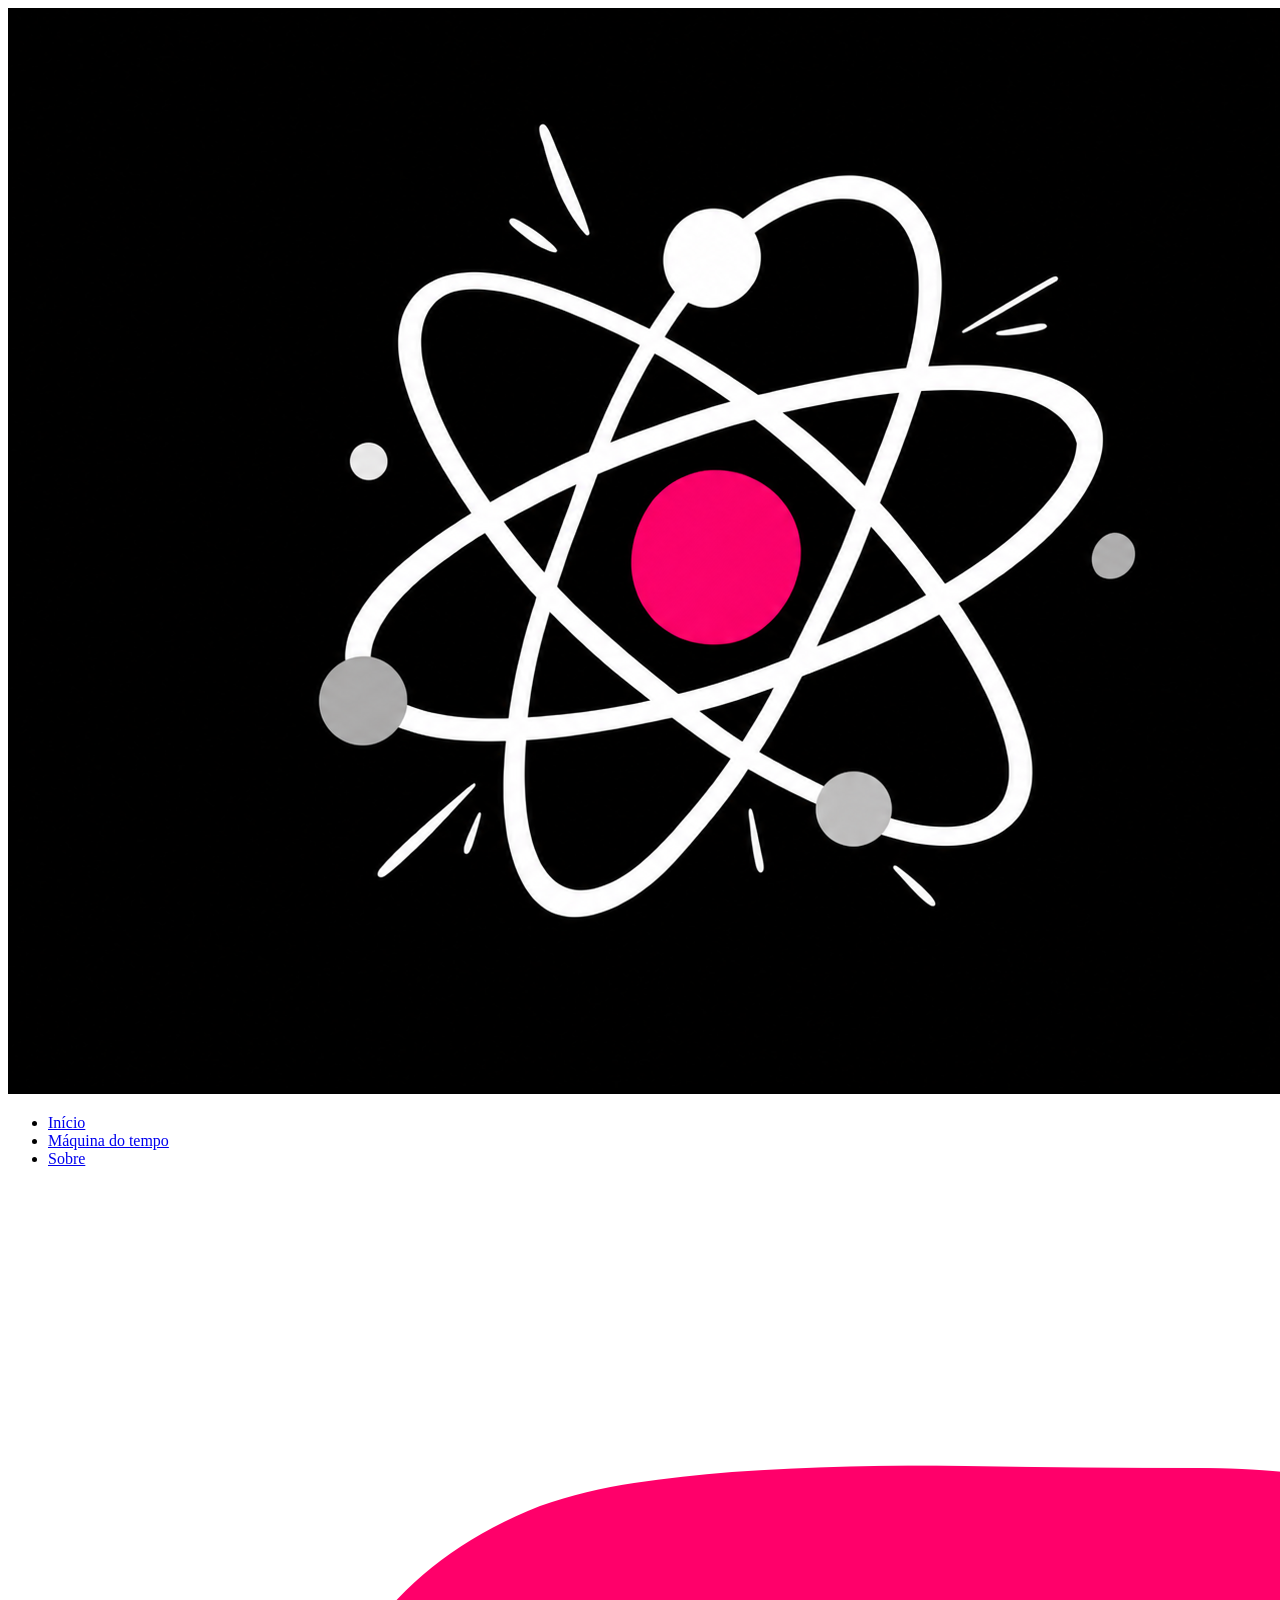
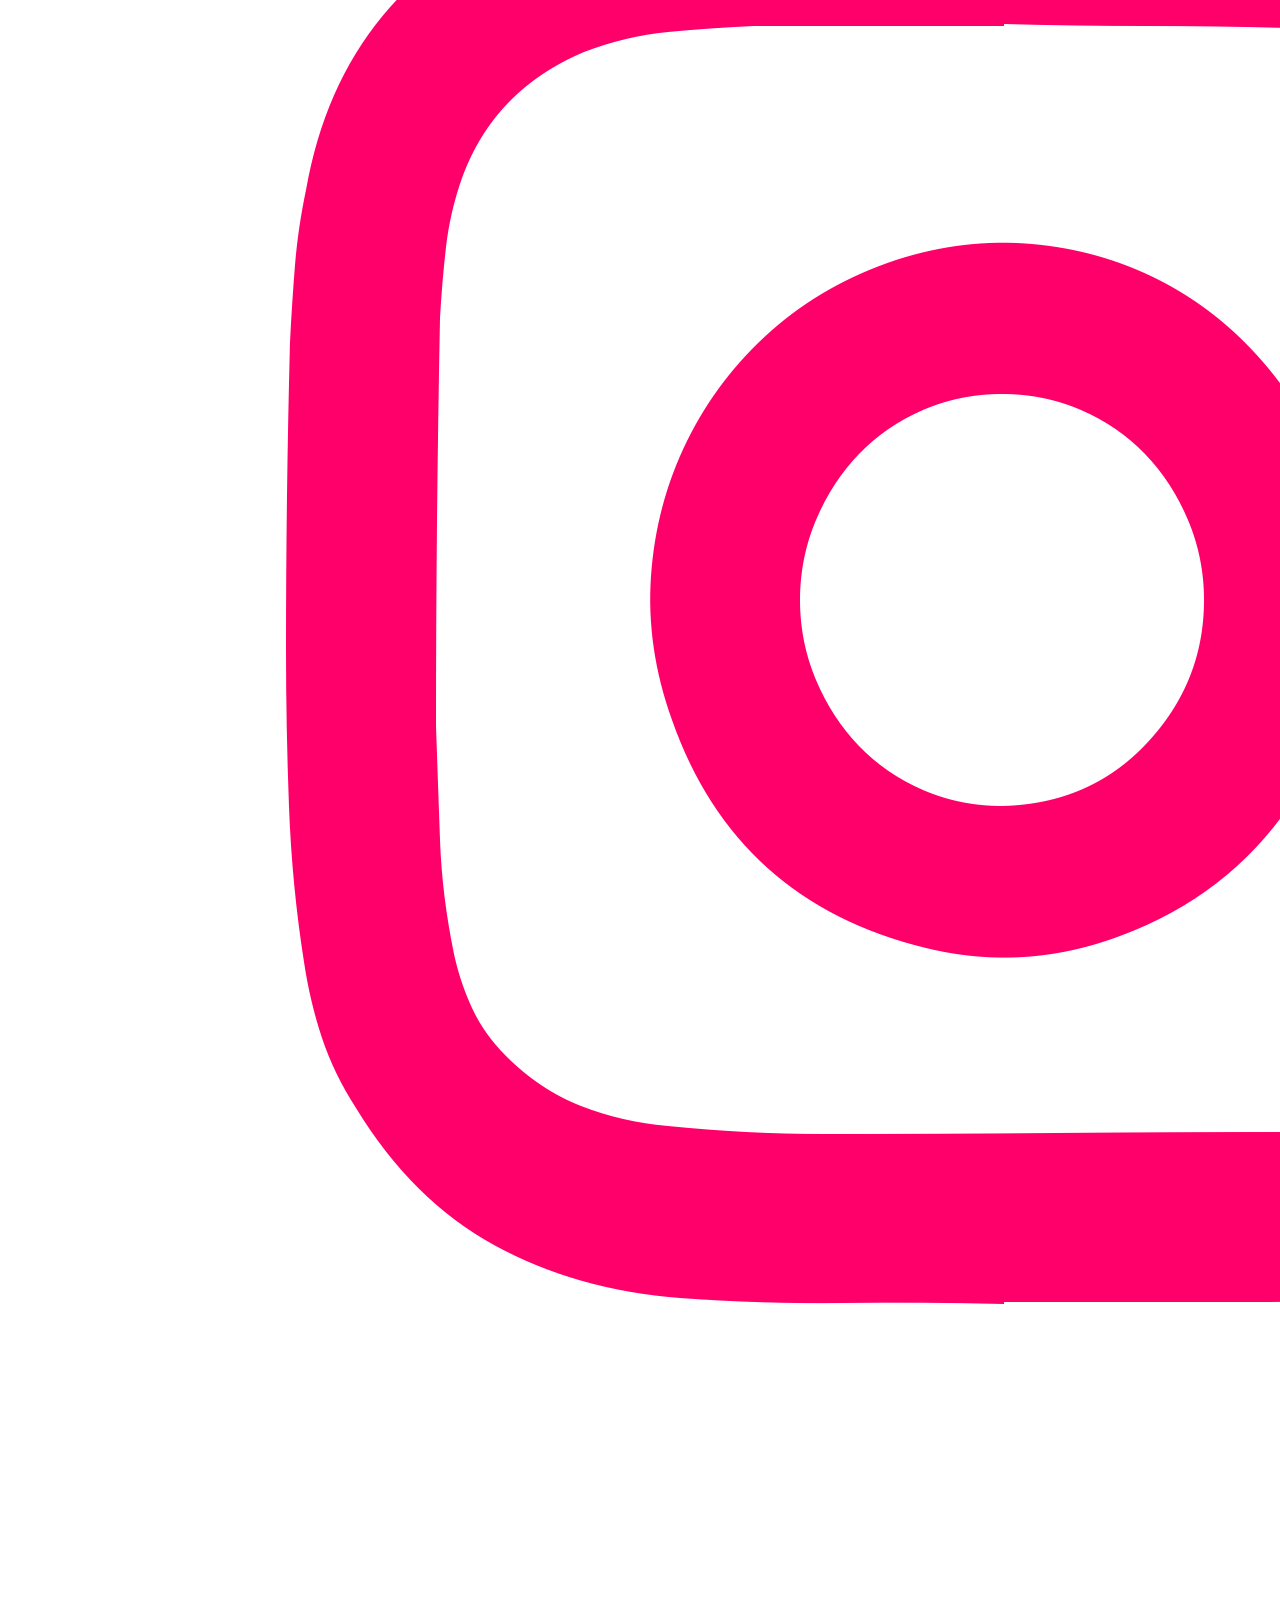
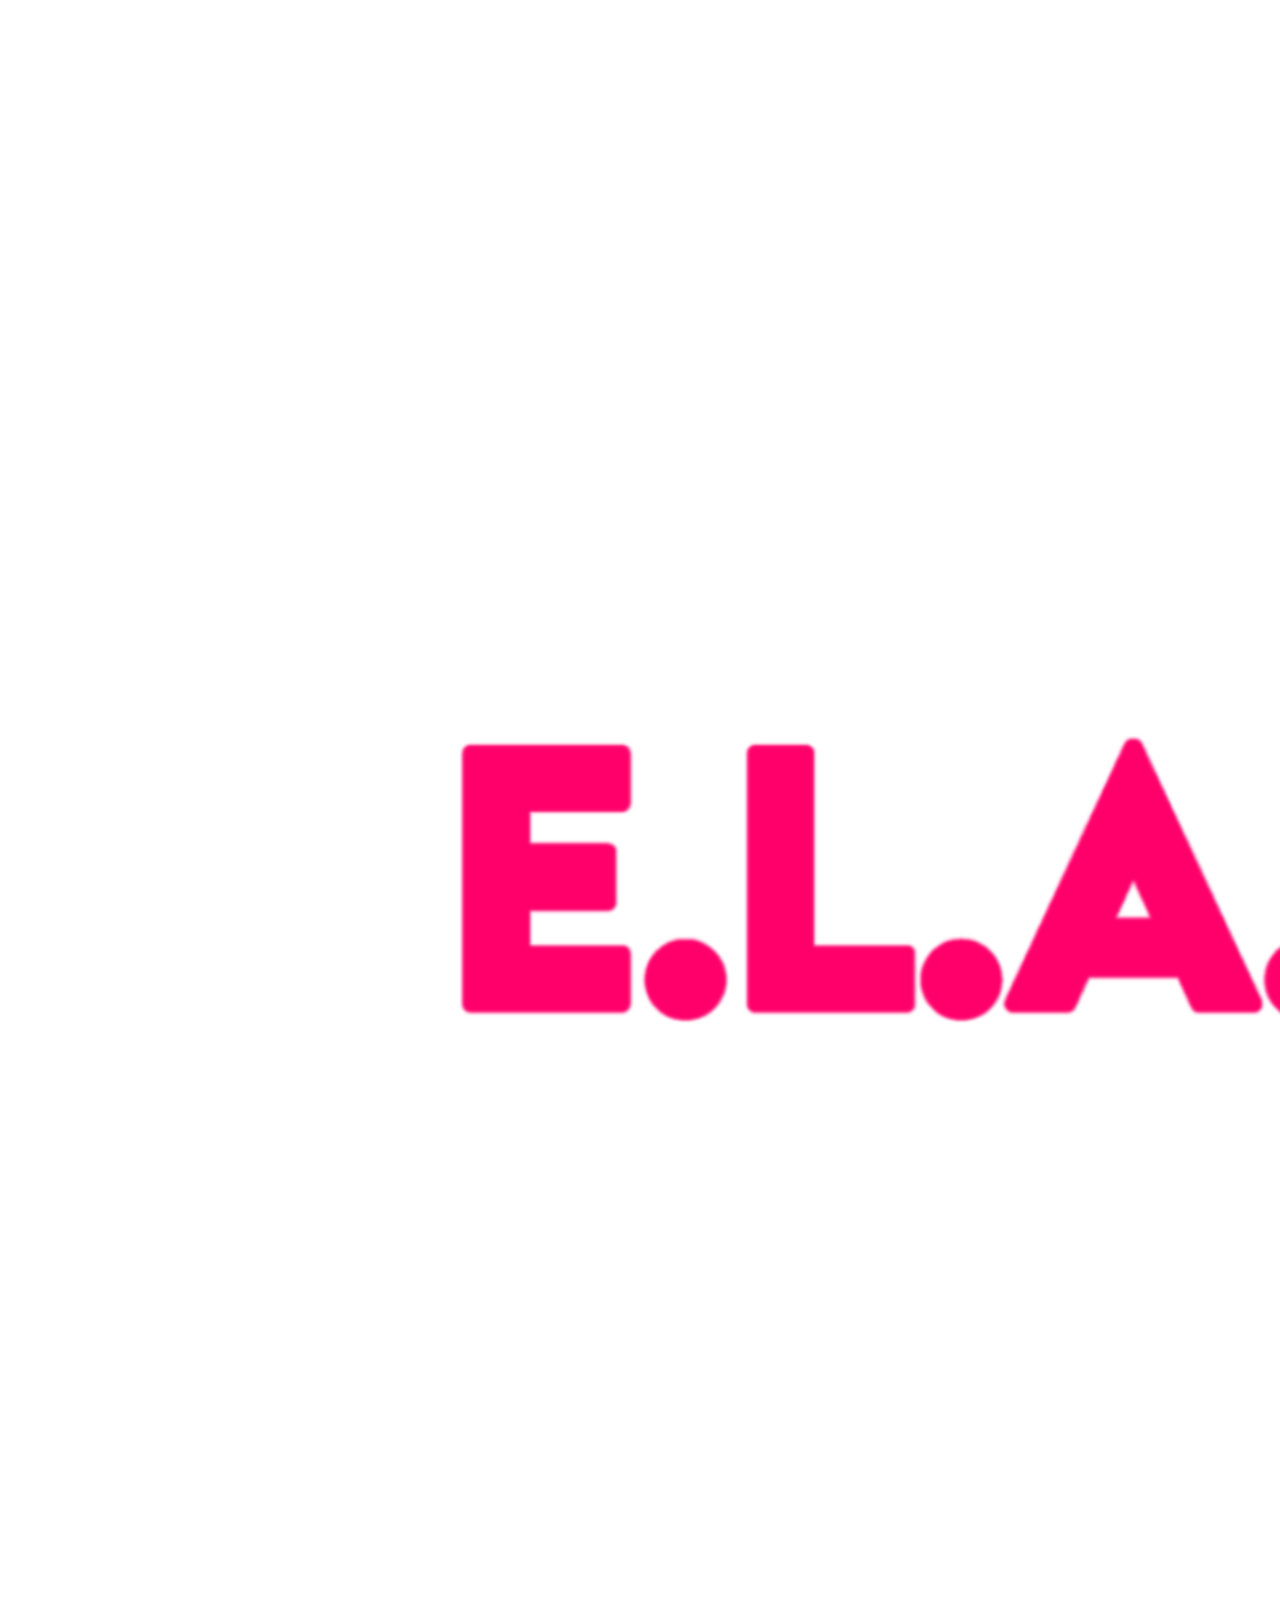
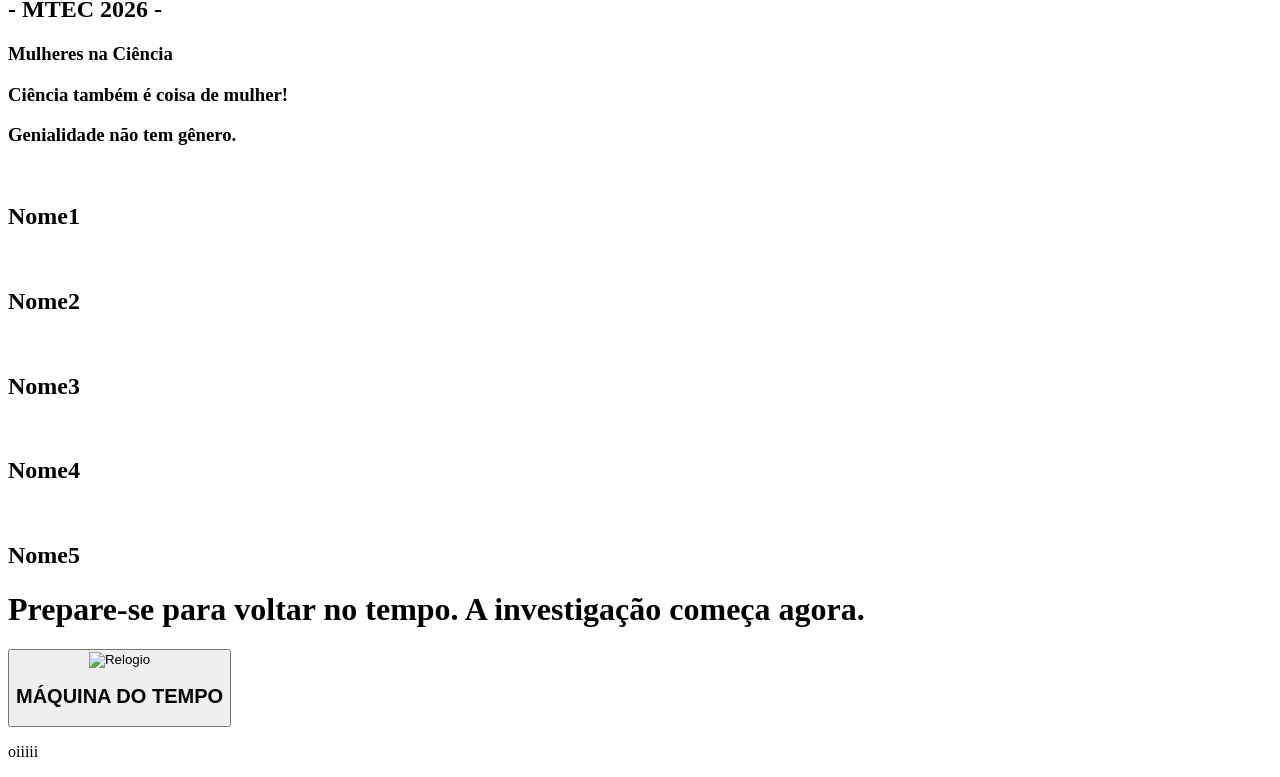
==== index.html @ ac7e5bf4 "adionei um p no fotter do site" ====
<!DOCTYPE html>
<html lang="pt-br">
<head>
    <meta charset="UTF-8">
    <meta name="viewport" content="width=device-width, initial-scale=1.0">
    <title>Arquivo E.L.A.S</title>
</head>
<body>
    <header>
        <div class="logo">
            <img src="Midias/Atomo.PNG" alt="Atomo">
        </div>

        <nav>
            <ul>
                <li><a href="#">Início</a></li>
                <li><a href="#">Máquina do tempo</a></li>
                <li><a href="#">Sobre</a></li>
            </ul>
        </nav>

        <div class="icones">
             <a href="https://www.instagram.com/arquivoe.l.a.s?stkn=MTNpc2JlMHk3cWxpOA==" target="_blank"> 
                <img src="Midias/LogoInstagramRosa.PNG" alt="Instagram">
             </a>
        </div>

    </header>

    <section class="banner">
        <img src="Midias/LogoHorizontalSemIcone.PNG" alt="Arquivo E.L.A.S.">
        <h2>- MTEC 2026 -</h2>
        <h3>Mulheres na Ciência</h3>
        <h3 class="Textopequenodobanner">Ciência também é coisa de mulher!</h3>
        <h3 class="Textopequenodobanner">Genialidade não tem gênero.</h3>
    </section>

    <section class="Mulheres">
        <div>
            <img src="" alt="">
            <h2>Nome1</h2>
        </div>
        <div>
            <img src="" alt="">
            <h2>Nome2</h2>
        </div>
        <div>
            <img src="" alt="">
            <h2>Nome3</h2>
        </div>
        <div>
            <img src="" alt="">
            <h2>Nome4</h2>
        </div>
        <div>
            <img src="" alt="">
            <h2>Nome5</h2>
        </div>
    </section>
    <h1>Prepare-se para voltar no tempo. A investigação começa agora.</h1>
    <section class="Botao">
        <button>
            <img src="" alt="Relogio">
            <h1>MÁQUINA DO TEMPO</h1>
        </button>
    </section>

    <footer><p>oiiiii</p></footer>
    
</body>
</html>
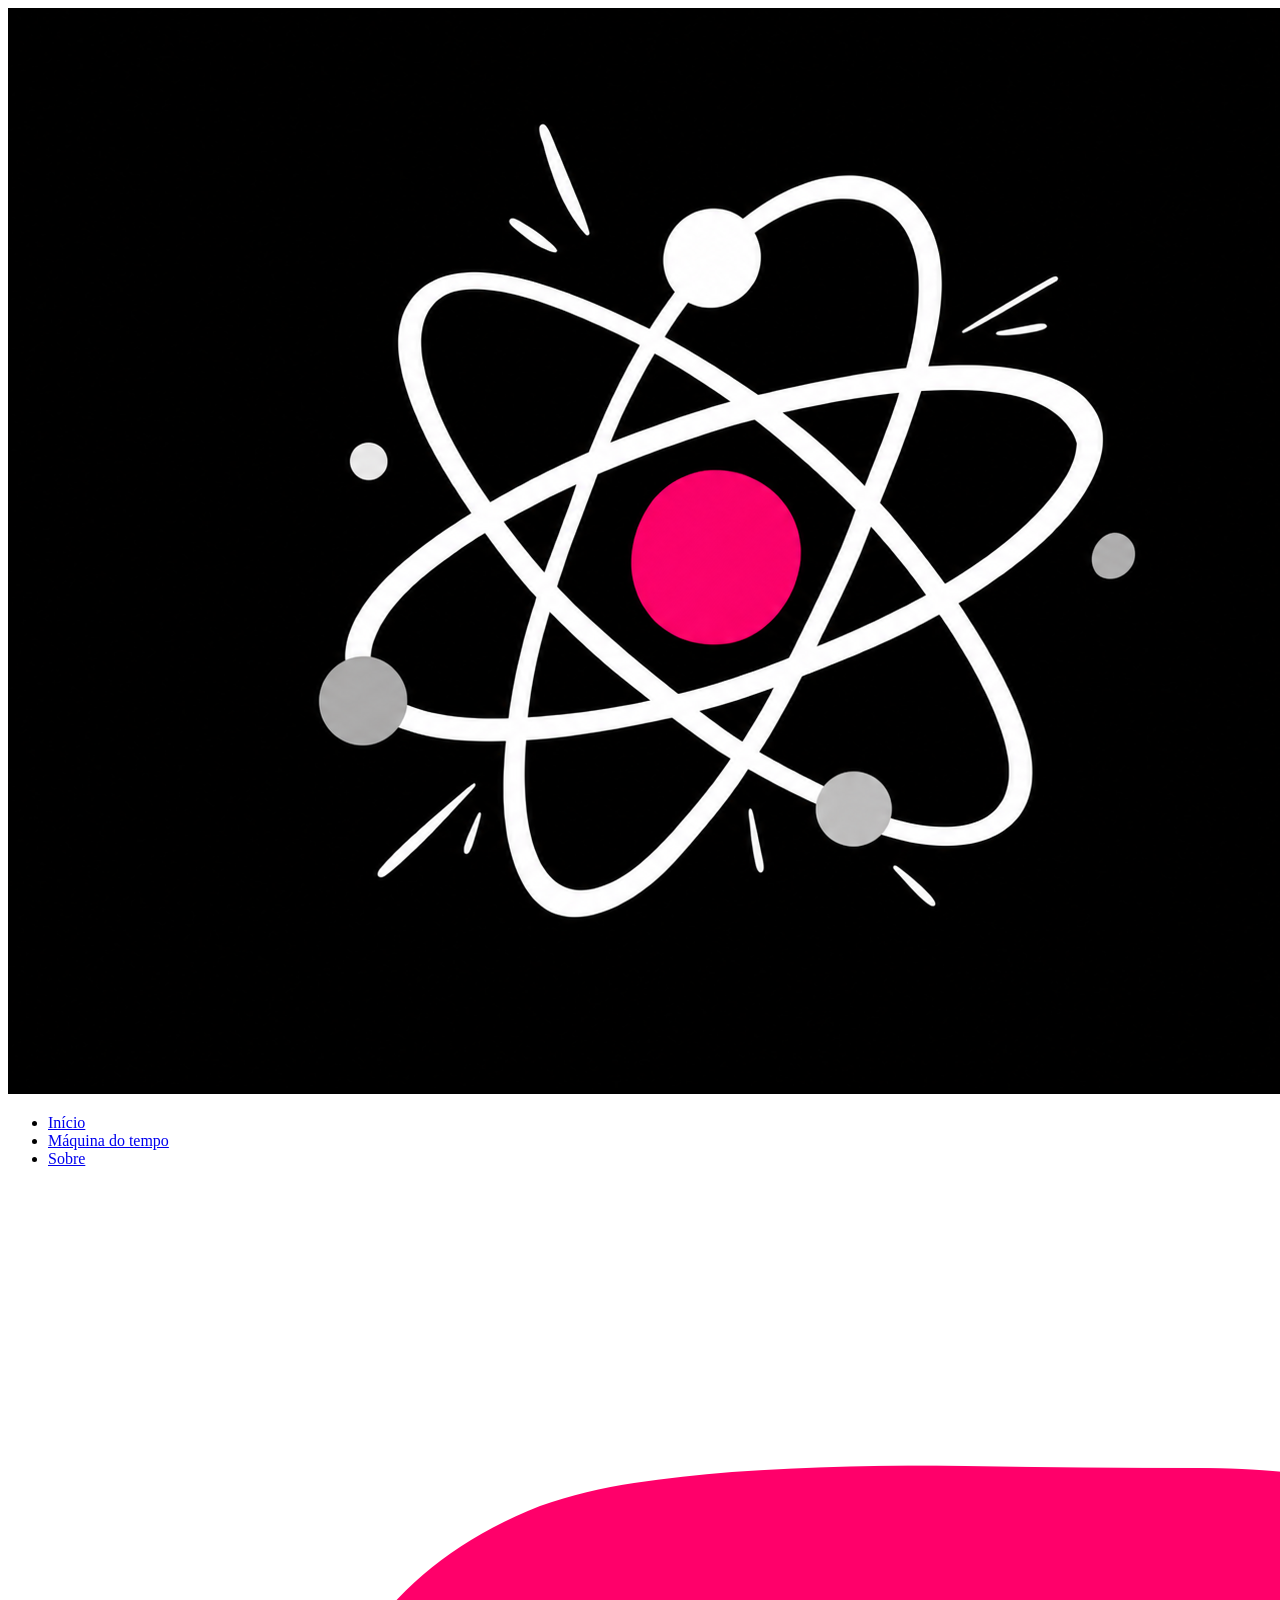
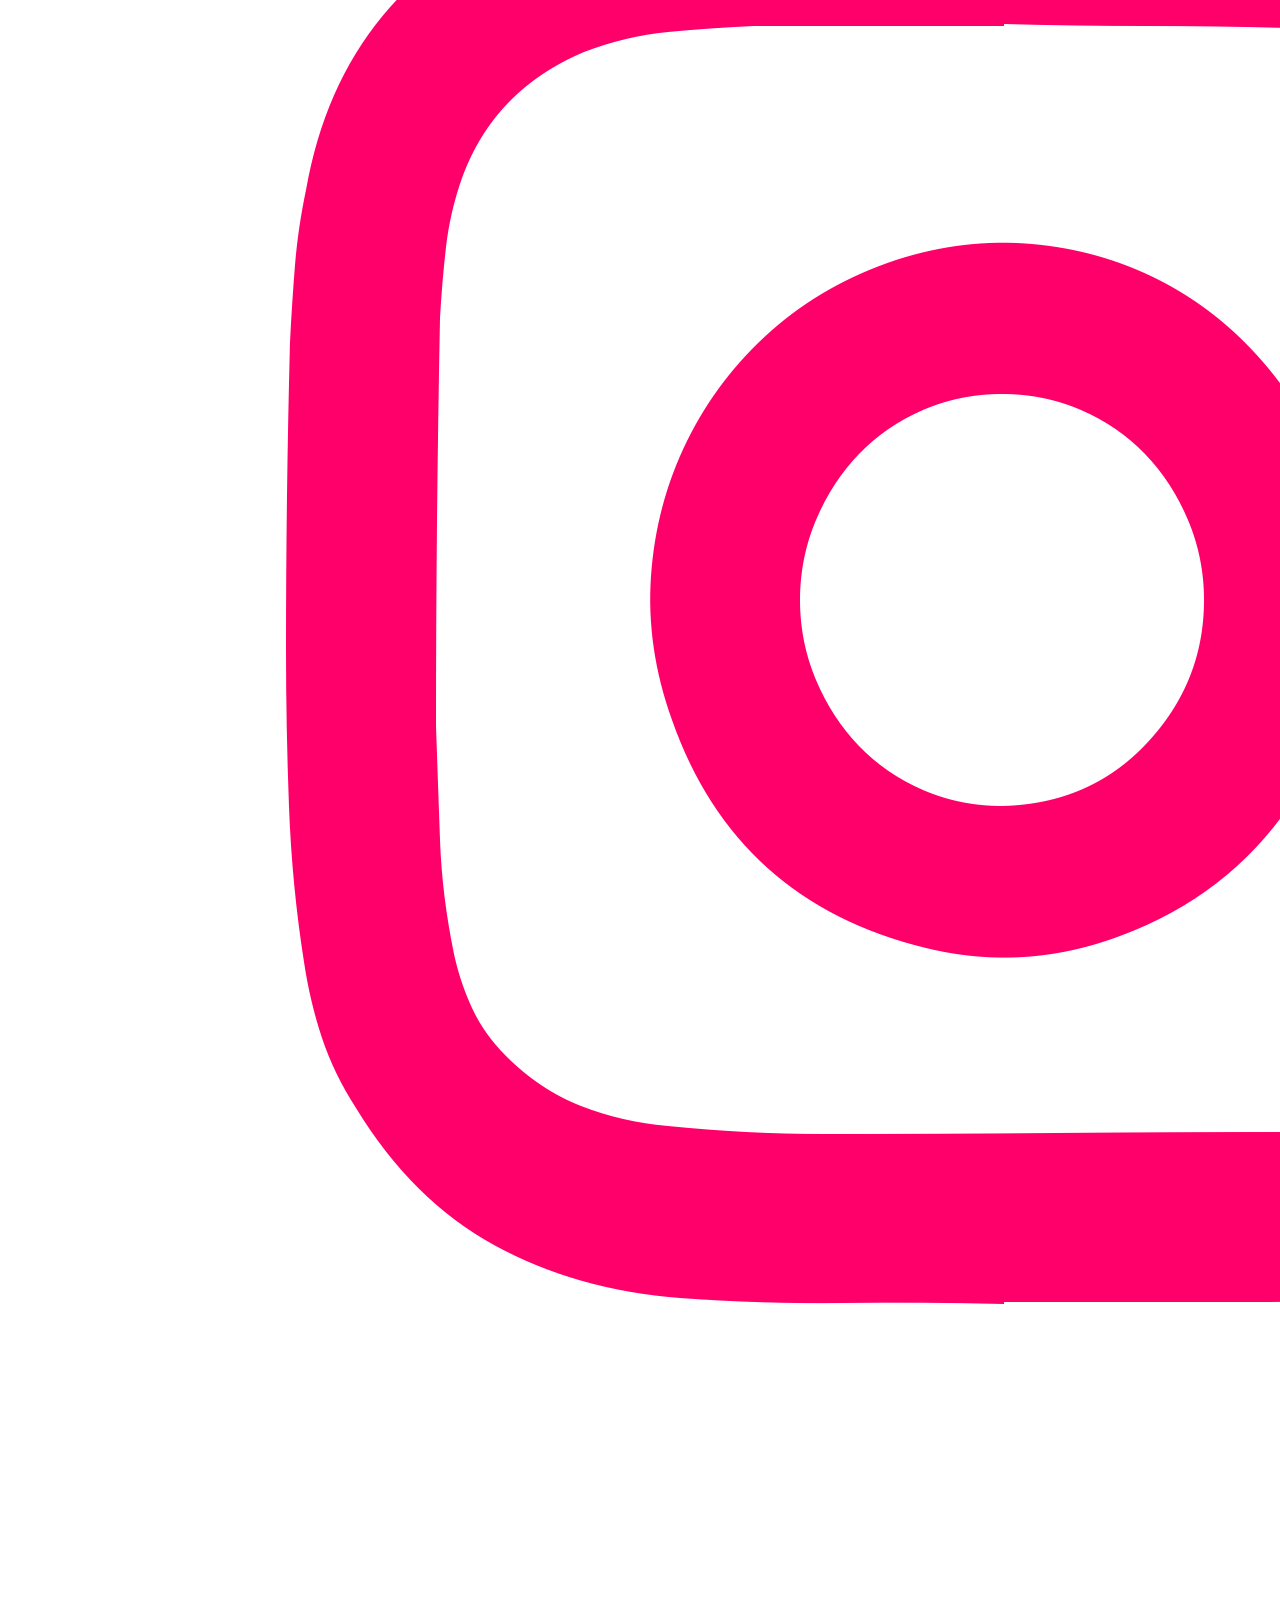
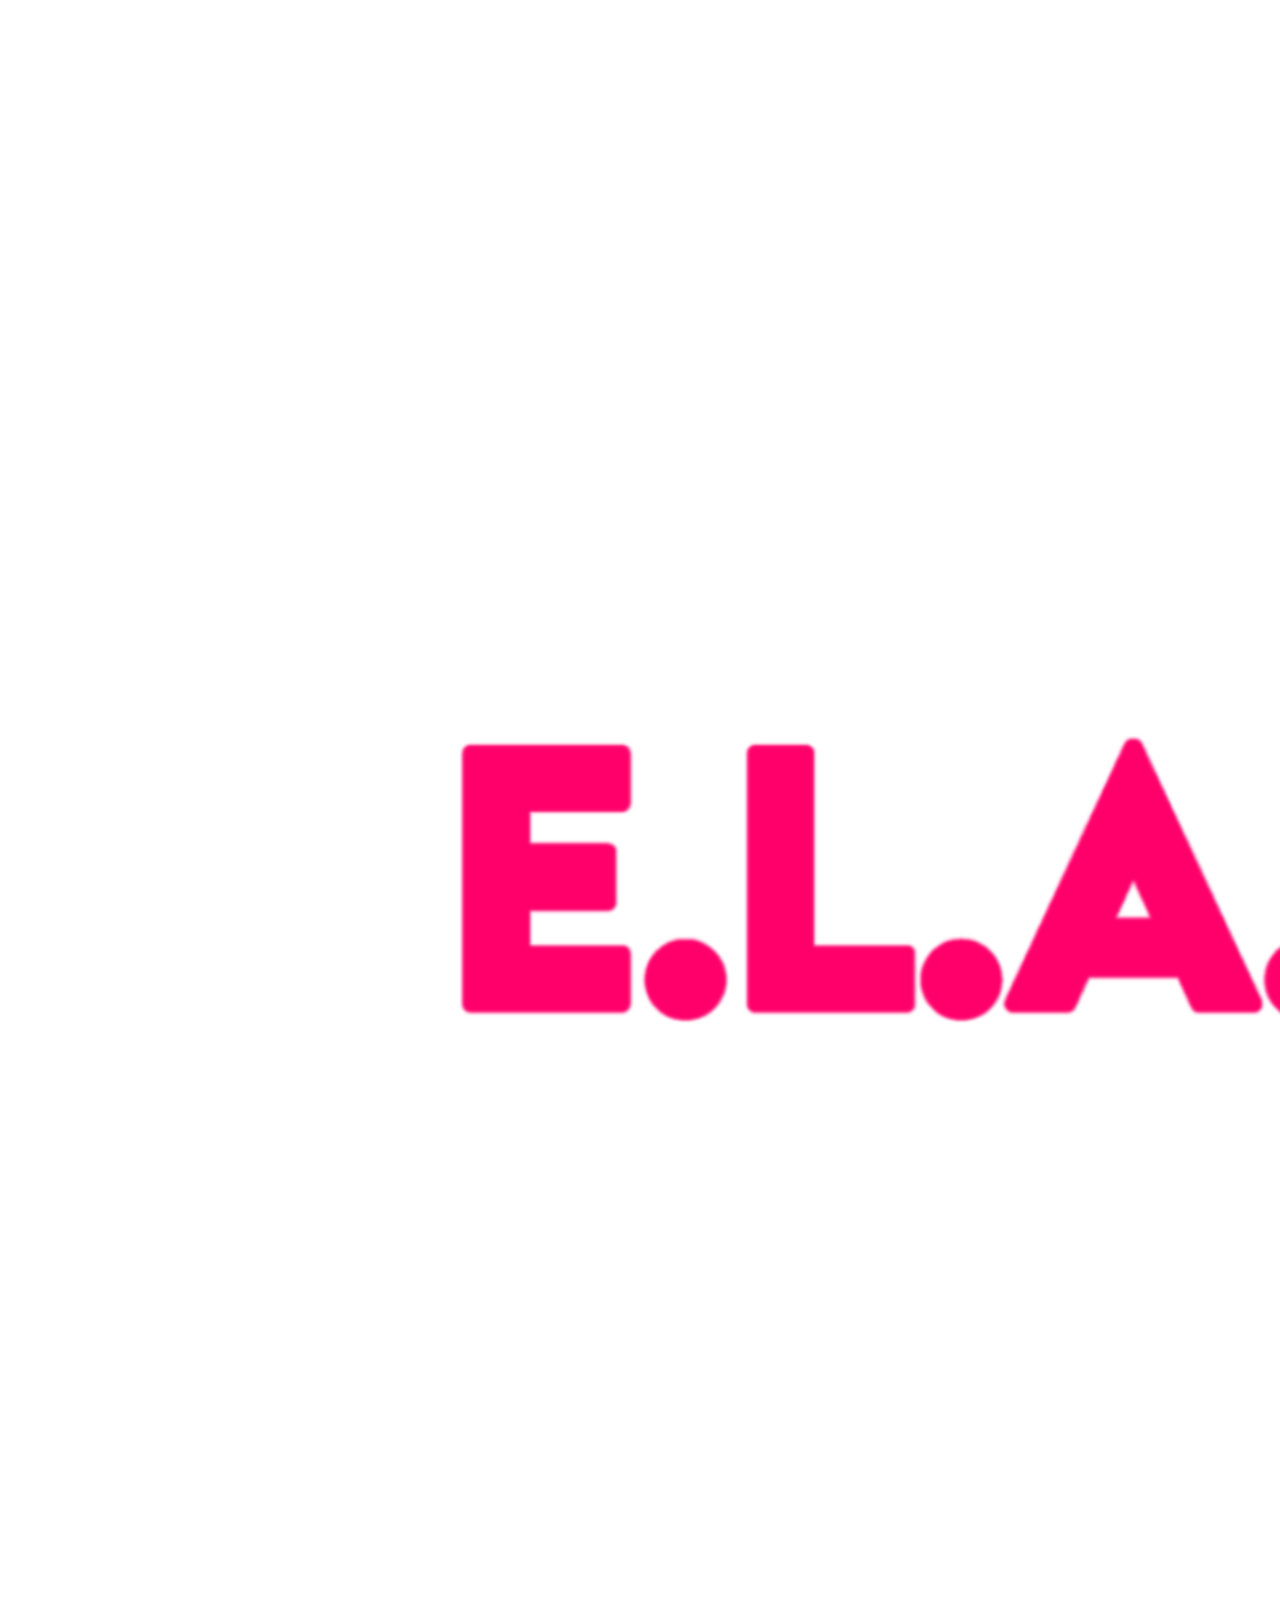
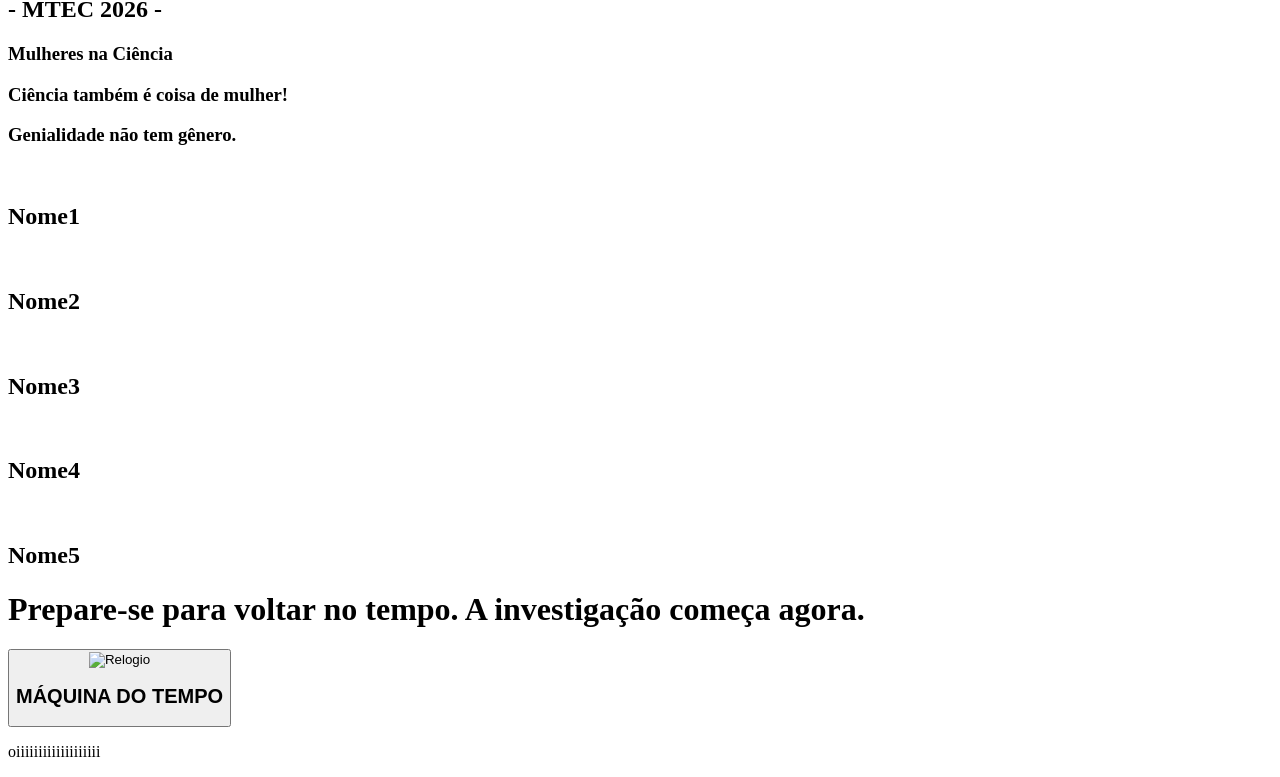
==== commit 7691d49d: "coloquei mais iii no oi" ====
--- a/index.html
+++ b/index.html
@@ -65,7 +65,7 @@
         </button>
     </section>
 
-    <footer><p>oiiiii</p></footer>
+    <footer><p>oiiiiiiiiiiiiiiiiiii</p></footer>
     
 </body>
 </html>
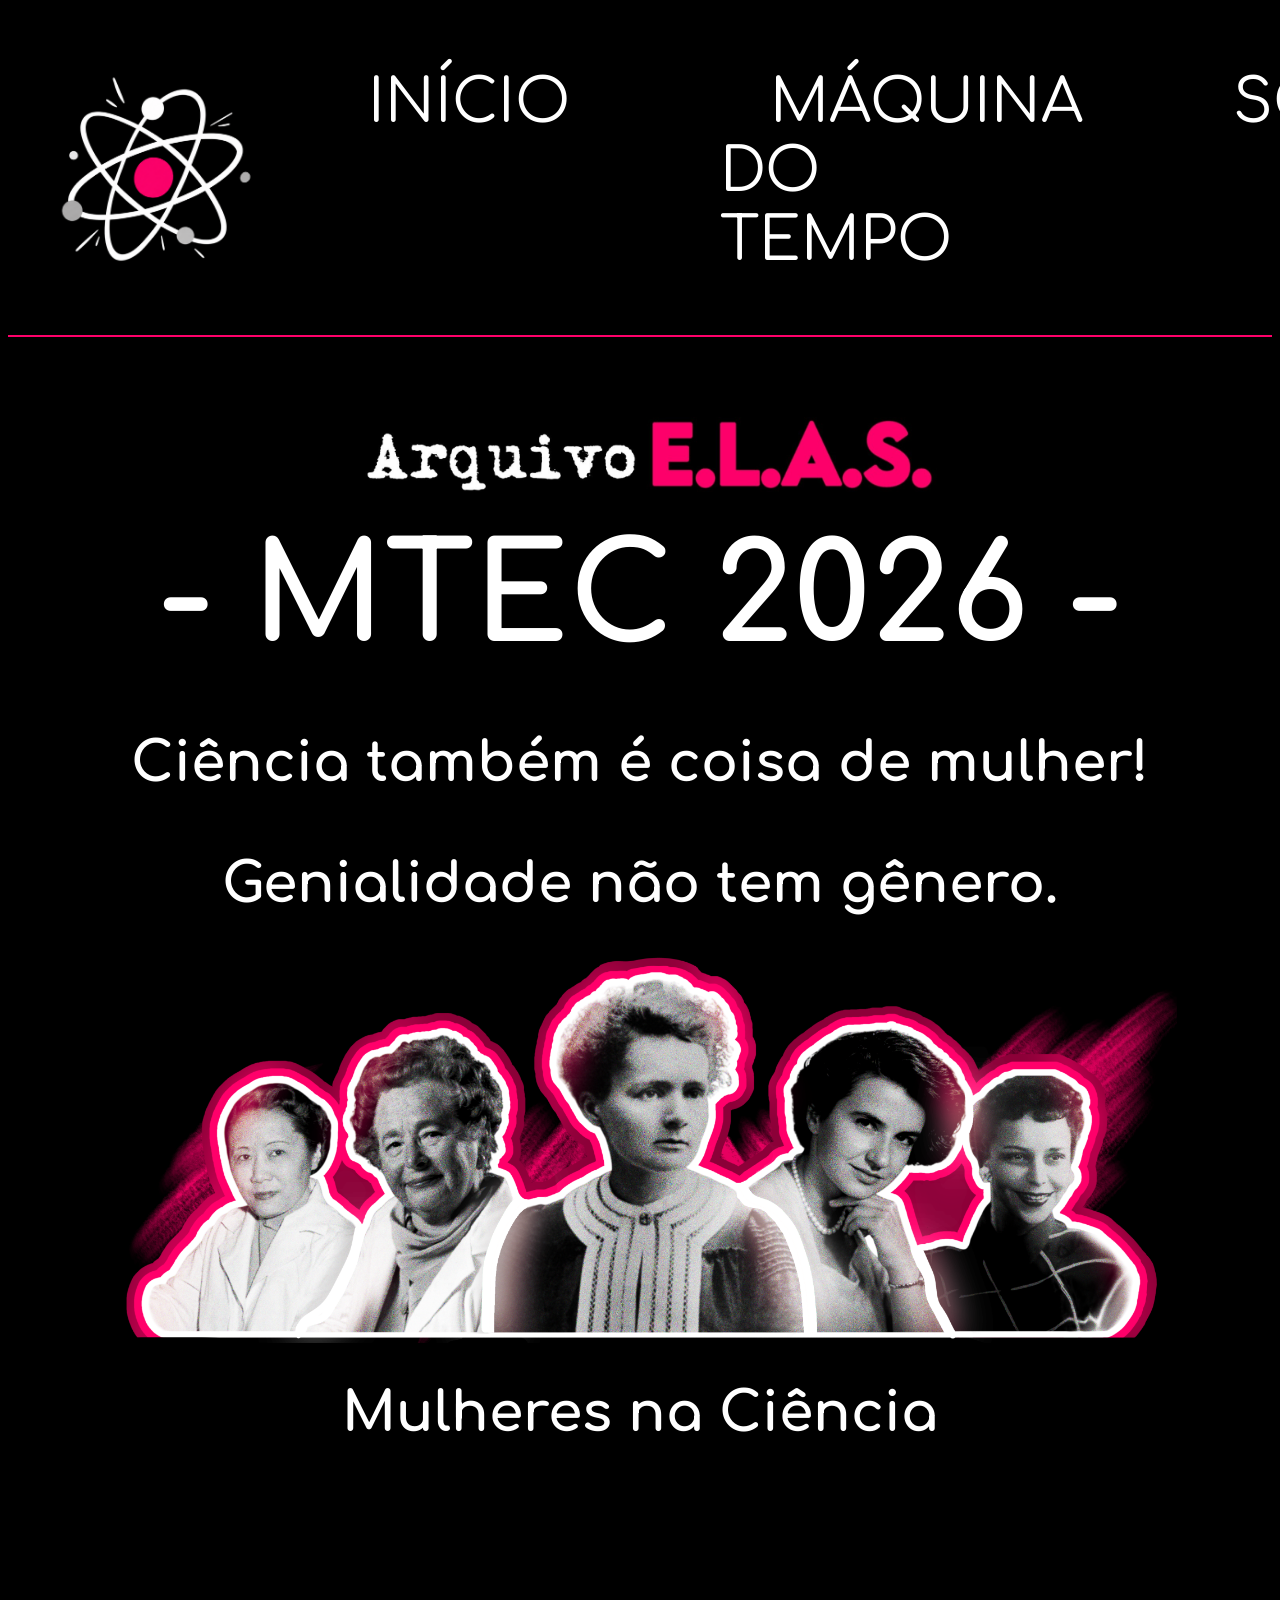
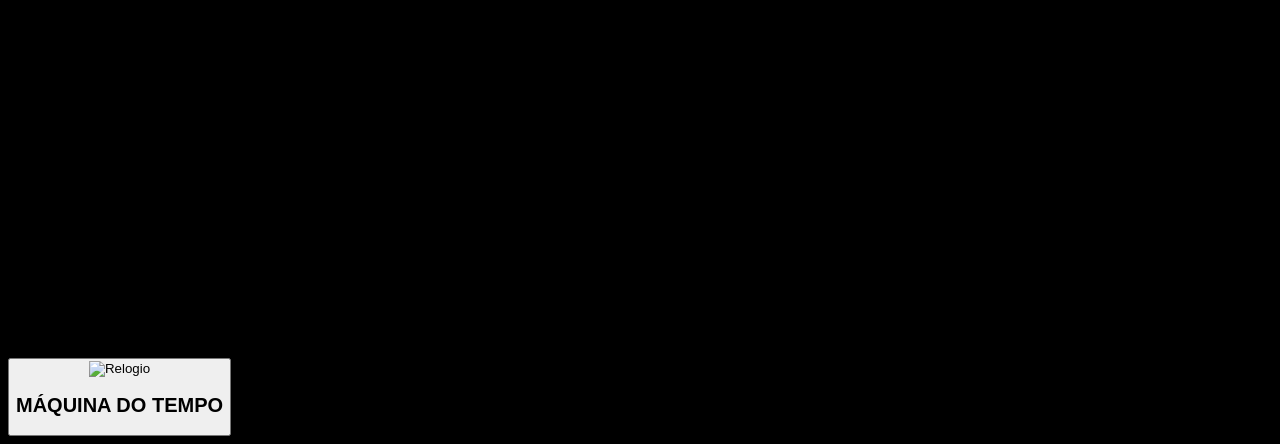
==== commit 35b4224a: "Começei o Css Ta faltando arrumar uns textinhos do lado das foto das mulheres mas dps eu arrumo, dei" ====
--- a/index.html
+++ b/index.html
@@ -4,6 +4,7 @@
     <meta charset="UTF-8">
     <meta name="viewport" content="width=device-width, initial-scale=1.0">
     <title>Arquivo E.L.A.S</title>
+    <link rel="stylesheet" href="style.css">
 </head>
 <body>
     <header>
@@ -12,10 +13,10 @@
         </div>
 
         <nav>
-            <ul>
-                <li><a href="#">Início</a></li>
-                <li><a href="#">Máquina do tempo</a></li>
-                <li><a href="#">Sobre</a></li>
+            <ul class="botoesnav">
+                <li><a href="#">INÍCIO</a></li>
+                <li><a href="#">MÁQUINA DO TEMPO</a></li>
+                <li><a href="#">SOBRE</a></li>
             </ul>
         </nav>
 
@@ -27,12 +28,14 @@
 
     </header>
 
+    
     <section class="banner">
-        <img src="Midias/LogoHorizontalSemIcone.PNG" alt="Arquivo E.L.A.S.">
+        <img id="arqelaslogo" src="Midias/LogoHorizontalTotalSemIcone.jpeg" alt="Arquivo E.L.A.S.">
         <h2>- MTEC 2026 -</h2>
-        <h3>Mulheres na Ciência</h3>
         <h3 class="Textopequenodobanner">Ciência também é coisa de mulher!</h3>
         <h3 class="Textopequenodobanner">Genialidade não tem gênero.</h3>
+        <img id="Mulheres" src="Midias/MulheresDetalhes.PNG" alt="Mulheres">
+        <h3>Mulheres na Ciência</h3>
     </section>
 
     <section class="Mulheres">
@@ -65,7 +68,7 @@
         </button>
     </section>
 
-    <footer><p>oiiiiiiiiiiiiiiiiiii</p></footer>
+    <footer></footer>
     
 </body>
 </html>
--- a/style.css
+++ b/style.css
@@ -0,0 +1,88 @@
+@font-face {
+    font-family: Conforta;
+    src: url(Fontes/Comfortaa-VariableFont_wght.ttf);
+}
+
+body {
+    background-color: black;
+}
+
+header {
+    display: flex;
+    border-bottom: 2px solid #FF006A;
+    justify-content: space-between;
+    align-items: center;
+}
+
+.icones > a > img{
+    width: 200px;
+    height: auto;
+    margin-right: 30px;
+}
+
+.logo > img {
+   width: 200px;
+   padding: 20px;
+   margin-left: 30px;
+    height: auto; 
+}
+
+.botoesnav {
+    display: flex;
+    font-size: 60px;
+    gap: 100px;
+    list-style: none;
+}
+
+.botoesnav > li > a {
+    color: white;
+    text-decoration: none;
+    font-family: Conforta ;
+    padding: 50px;
+}
+
+.botoesnav > li> a:hover{
+    background-color:#FF006A;
+    border-radius: 100px;
+}
+
+
+
+
+
+
+section.banner {
+    display: flex;
+    color: white;
+    font-family: Conforta;
+    justify-content: center;
+    flex-direction: column;
+    align-items: center;
+}
+
+section > h3.Textopequenodobanner {
+    font-size: 90px;
+    justify-content: space-between;
+}
+
+section.banner > h2 {
+    font-size: 135px;
+    margin: 30px ;
+}
+
+section.banner > h3 {
+    font-size: 55px;
+    margin: 30px;
+}
+
+section > img#arqelaslogo {
+    width: 50%;
+    height: auto;
+    padding-top: 80px;
+}
+
+section > img#Mulheres {
+    width: 85%;
+     height: auto;
+     margin: 10px;
+}
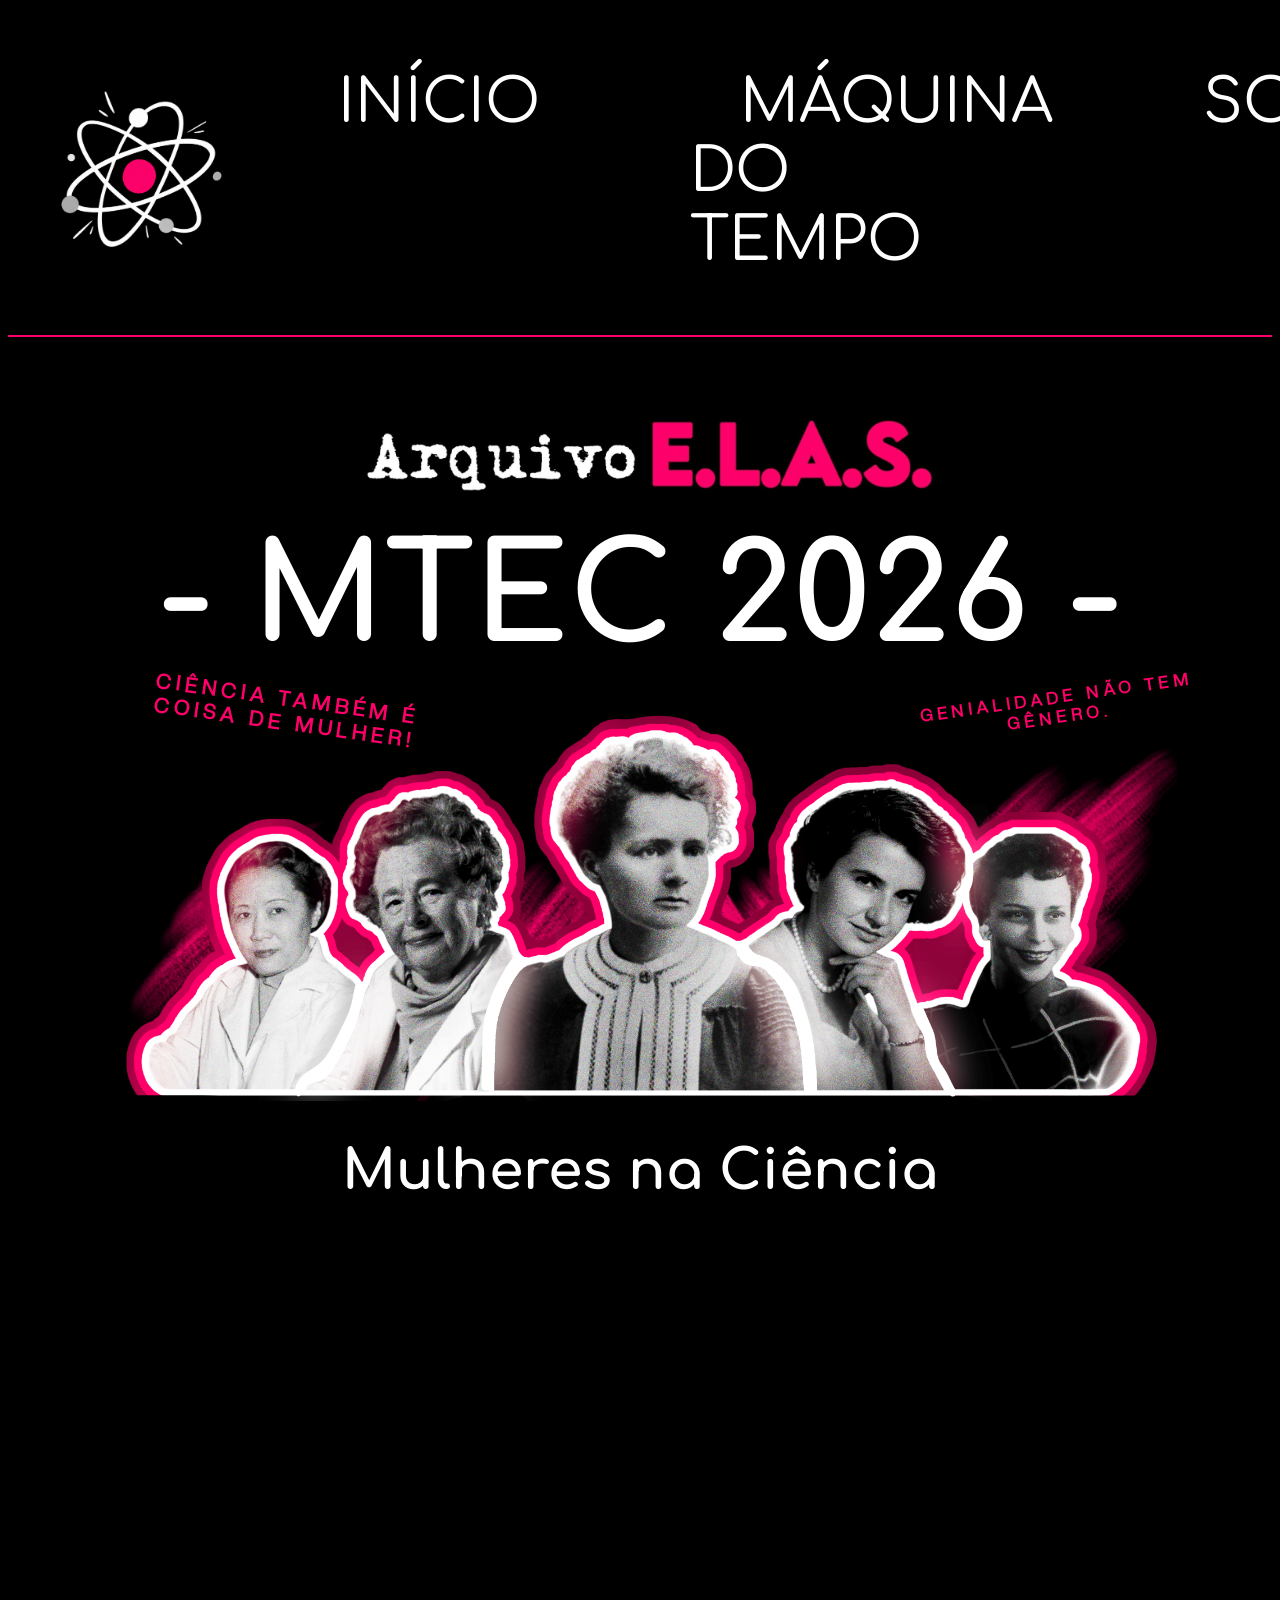
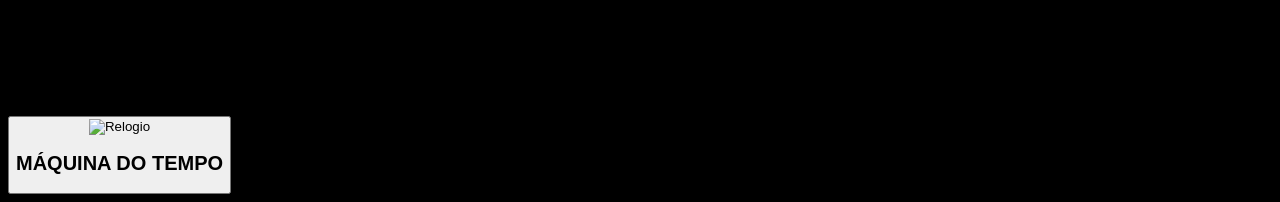
==== commit 7f7993da: "Adicionei os textinho (ficou uma merda Vou mudar mais tarde" ====
--- a/index.html
+++ b/index.html
@@ -32,8 +32,11 @@
     <section class="banner">
         <img id="arqelaslogo" src="Midias/LogoHorizontalTotalSemIcone.jpeg" alt="Arquivo E.L.A.S.">
         <h2>- MTEC 2026 -</h2>
-        <h3 class="Textopequenodobanner">Ciência também é coisa de mulher!</h3>
-        <h3 class="Textopequenodobanner">Genialidade não tem gênero.</h3>
+        <div id="Textopequenodobanner">
+           <h3>CIÊNCIA TAMBÉM É COISA DE MULHER!</h3>
+           <h3>GENIALIDADE NÃO TEM GÊNERO.</h3>    
+        </div>
+
         <img id="Mulheres" src="Midias/MulheresDetalhes.PNG" alt="Mulheres">
         <h3>Mulheres na Ciência</h3>
     </section>
--- a/style.css
+++ b/style.css
@@ -1,6 +1,16 @@
 @font-face {
     font-family: Conforta;
     src: url(Fontes/Comfortaa-VariableFont_wght.ttf);
+}
+
+@font-face {
+    font-family: Lemon Fina ;
+    src: url(Fontes/LEMONMILK-Light.otf);
+}
+
+@font-face {
+    font-family: Creato;
+    src: url(Fontes/CreatoDisplay-Regular.otf);
 }
 
 body {
@@ -21,7 +31,7 @@
 }
 
 .logo > img {
-   width: 200px;
+   width: 170px;
    padding: 20px;
    margin-left: 30px;
     height: auto; 
@@ -51,18 +61,38 @@
 
 
 
+section.banner > div#Textopequenodobanner > h3 {
+    position: absolute;
+    top: 350px;
+    width: 300px;
+    text-align: center;
+    color: #FF006A;
+    margin: 0;
+    font-family: Creato;
+    letter-spacing: 5px;
+}
+
+section.banner > div#Textopequenodobanner > h3:first-child {
+    left: 10vw;
+    transform: rotate(8deg);
+    font-size: clamp(1.6vw, 5vw, 1vw);
+}
+
+section.banner > div#Textopequenodobanner > h3:last-child {
+    right: 5vw;
+    transform: rotate(-8deg);
+    font-size: clamp(1.3vw, 5vw, 1vw);
+}
+
 section.banner {
+    position: relative; 
     display: flex;
     color: white;
     font-family: Conforta;
     justify-content: center;
     flex-direction: column;
     align-items: center;
-}
 
-section > h3.Textopequenodobanner {
-    font-size: 90px;
-    justify-content: space-between;
 }
 
 section.banner > h2 {
@@ -85,4 +115,5 @@
     width: 85%;
      height: auto;
      margin: 10px;
+
 }
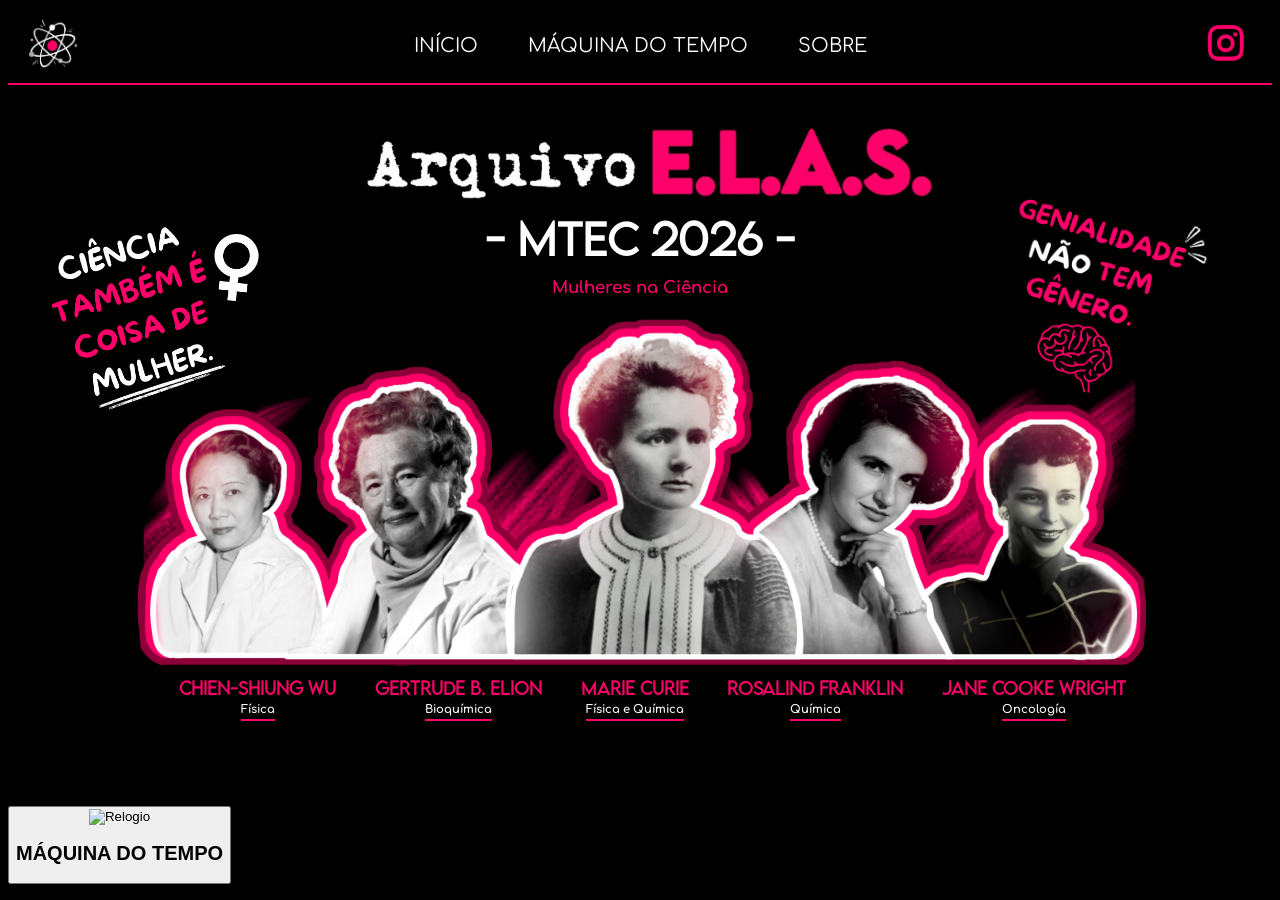
==== commit aa3e5023: "textinhos + redimensionamento arrumados" ====
--- a/index.html
+++ b/index.html
@@ -32,35 +32,38 @@
     <section class="banner">
         <img id="arqelaslogo" src="Midias/LogoHorizontalTotalSemIcone.jpeg" alt="Arquivo E.L.A.S.">
         <h2>- MTEC 2026 -</h2>
-        <div id="Textopequenodobanner">
-           <h3>CIÊNCIA TAMBÉM É COISA DE MULHER!</h3>
-           <h3>GENIALIDADE NÃO TEM GÊNERO.</h3>    
+        <h3>Mulheres na Ciência</h3>
+        <div>
+          <img id="Esquerda" src="Midias/Ciencia.png" alt="Ciência também é coisa de mulher!">
+          <img id="Direita" src="Midias/Genialidade.png" alt="Genialidade não tem gênero.">
         </div>
 
-        <img id="Mulheres" src="Midias/MulheresDetalhes.PNG" alt="Mulheres">
-        <h3>Mulheres na Ciência</h3>
+        <img id="Mulheres" src="Midias/MulheresOFC.PNG" alt="Mulheres">
+    
     </section>
 
     <section class="Mulheres">
         <div>
-            <img src="" alt="">
-            <h2>Nome1</h2>
+            <h2>CHIEN-SHIUNG WU</h2>
+            <h3>Física</h3>
         </div>
         <div>
-            <img src="" alt="">
-            <h2>Nome2</h2>
+            <h2>GERTRUDE B. ELION</h2>
+            <h3>Bioquímica</h3>
         </div>
         <div>
-            <img src="" alt="">
-            <h2>Nome3</h2>
+          
+            <h2>MARIE CURIE</h2>
+            <h3>Física e Química</h3>
         </div>
         <div>
-            <img src="" alt="">
-            <h2>Nome4</h2>
+           
+            <h2>ROSALIND FRANKLIN</h2>
+            <h3>Química</h3>
         </div>
         <div>
-            <img src="" alt="">
-            <h2>Nome5</h2>
+            <h2>JANE COOKE WRIGHT</h2>
+            <h3>Oncología</h3>
         </div>
     </section>
     <h1>Prepare-se para voltar no tempo. A investigação começa agora.</h1>
--- a/style.css
+++ b/style.css
@@ -22,33 +22,36 @@
     border-bottom: 2px solid #FF006A;
     justify-content: space-between;
     align-items: center;
+    padding: 10px 20px;
+    flex-wrap: wrap
 }
 
 .icones > a > img{
-    width: 200px;
+    width: 4vw;
     height: auto;
-    margin-right: 30px;
+   
 }
 
 .logo > img {
-   width: 170px;
-   padding: 20px;
-   margin-left: 30px;
+   width: 4vw;
     height: auto; 
 }
 
 .botoesnav {
     display: flex;
-    font-size: 60px;
-    gap: 100px;
+    font-size: 1.5vw;
+    gap: 30px;
     list-style: none;
+    padding: 0;
+    margin: 0;
 }
 
 .botoesnav > li > a {
     color: white;
     text-decoration: none;
     font-family: Conforta ;
-    padding: 50px;
+    padding: 10px;
+
 }
 
 .botoesnav > li> a:hover{
@@ -61,59 +64,92 @@
 
 
 
-section.banner > div#Textopequenodobanner > h3 {
-    position: absolute;
-    top: 350px;
-    width: 300px;
-    text-align: center;
-    color: #FF006A;
-    margin: 0;
-    font-family: Creato;
-    letter-spacing: 5px;
-}
 
-section.banner > div#Textopequenodobanner > h3:first-child {
-    left: 10vw;
-    transform: rotate(8deg);
-    font-size: clamp(1.6vw, 5vw, 1vw);
-}
 
-section.banner > div#Textopequenodobanner > h3:last-child {
-    right: 5vw;
-    transform: rotate(-8deg);
-    font-size: clamp(1.3vw, 5vw, 1vw);
-}
+
 
 section.banner {
-    position: relative; 
     display: flex;
     color: white;
     font-family: Conforta;
     justify-content: center;
     flex-direction: column;
     align-items: center;
-
+    position: relative;
+    text-align: center;
+   
 }
 
 section.banner > h2 {
-    font-size: 135px;
-    margin: 30px ;
+    font-size: 3.3vw;
+    margin: 10px ;
+    font-family: Lemon fina;
 }
 
 section.banner > h3 {
-    font-size: 55px;
-    margin: 30px;
+    font-size: 1.3vw;
+    color: #FF006A;
+    margin: 1px;
 }
 
 section > img#arqelaslogo {
     width: 50%;
     height: auto;
-    padding-top: 80px;
+    padding-top: 40px;
 }
 
 section > img#Mulheres {
-    width: 85%;
+    width: 80%;
      height: auto;
-     margin: 10px;
+     margin: 20px 10px 10px 10px;
 
 }
+
+section.Mulheres {
+    display: flex;
+    color: #FF006A;
+    justify-content: space-around;
+    align-items: center;
+    margin-left: 12%;
+    margin-right: 10%;
+    font-weight: bold;
+    text-align: center;
+}
+
+section.Mulheres > div > h3 {
+    color: whitesmoke;
+    display: inline-block; 
+    border-bottom: 2px solid #FF006A; 
+    padding-bottom: 3px; 
+    margin-bottom: 5px; 
+    font-size: 0.9vw;
+    margin-top: 0px;
+    font-family: Conforta;
+   
+}
+
+section.Mulheres > div > h2 {
+    margin: 0px;
+    font-size: 1.3vw;
+    font-family: Lemon fina;
+
+}
+
+#Esquerda {
+    position: absolute;
+    top: 40%; 
+    left: 1%; 
+    transform: translateY(-50%); 
+    width: 20vw; 
+    height: auto;
+}
+
+
+#Direita {
+    position: absolute;
+    top: 35%; 
+    right: 4%; 
+    transform: translateY(-50%); 
+    width: 18vw; 
+    height: auto;
+}
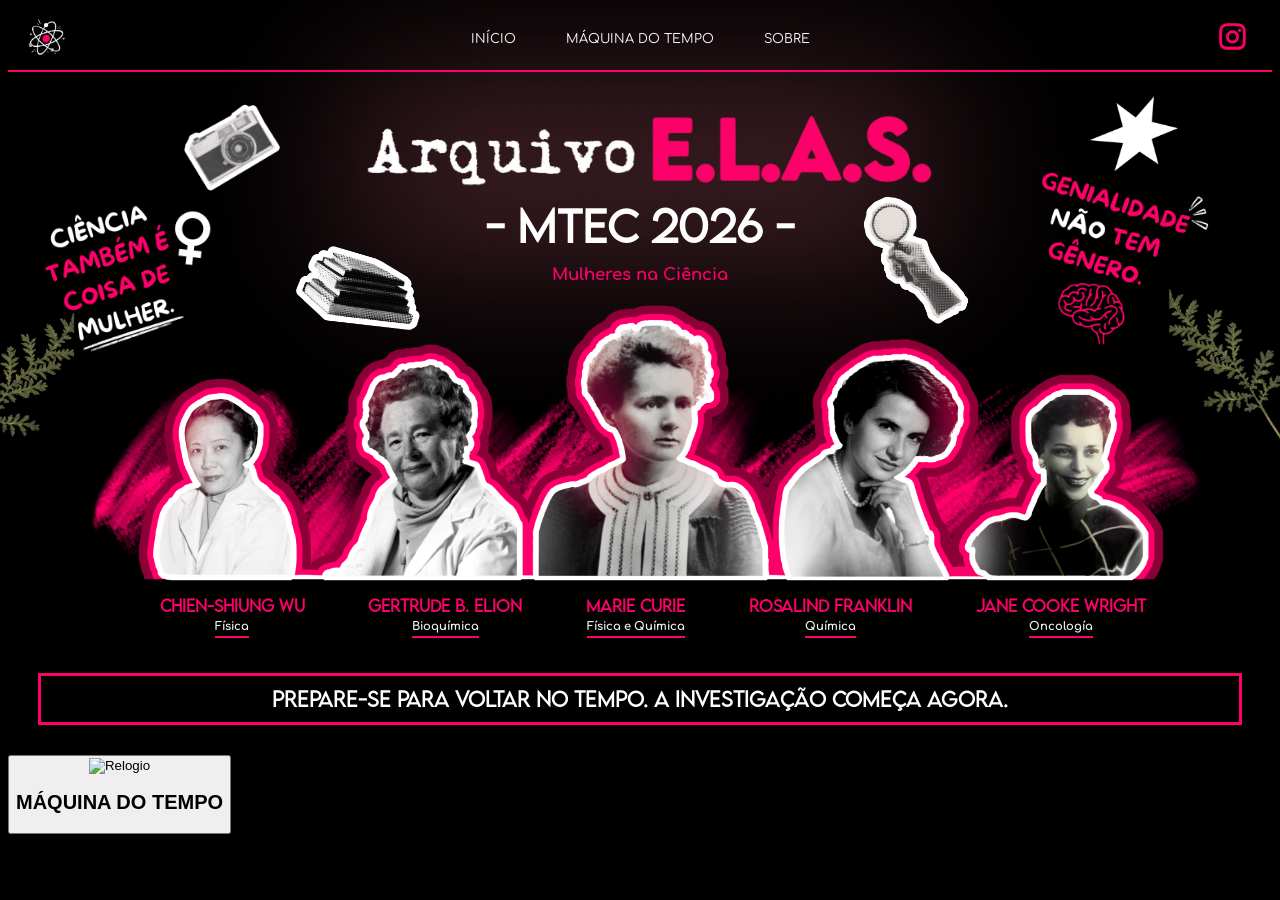
==== commit 3b294859: "Adicionei os enfeites" ====
--- a/index.html
+++ b/index.html
@@ -30,12 +30,20 @@
 
     
     <section class="banner">
-        <img id="arqelaslogo" src="Midias/LogoHorizontalTotalSemIcone.jpeg" alt="Arquivo E.L.A.S.">
+        <img id="arqelaslogo" src="Midias/LogoHorizontalTotalSemIcone.png" alt="Arquivo E.L.A.S.">
         <h2>- MTEC 2026 -</h2>
         <h3>Mulheres na Ciência</h3>
         <div>
           <img id="Esquerda" src="Midias/Ciencia.png" alt="Ciência também é coisa de mulher!">
           <img id="Direita" src="Midias/Genialidade.png" alt="Genialidade não tem gênero.">
+
+          <img class="enfeite" id="Brilho" src="Midias/EsfumaçadoRosa.png" alt="">
+          <img class="enfeite" id="Camera" src="Midias/Camera.png" alt="">
+          <img class="enfeite" id="Livros" src="Midias/Livros.png" alt="">
+          <img class="enfeite" id="Lupa" src="Midias/6.png" alt="">
+          <img class="enfeite" id="Estrela" src="Midias/Estrela.png" alt="">
+          <img class="enfeite" id="PlantaEsq" src="Midias/Planta.png" alt="">
+          <img class="enfeite" id="PlantaDir" src="Midias/Planta.png" alt="">
         </div>
 
         <img id="Mulheres" src="Midias/MulheresOFC.PNG" alt="Mulheres">
@@ -66,7 +74,7 @@
             <h3>Oncología</h3>
         </div>
     </section>
-    <h1>Prepare-se para voltar no tempo. A investigação começa agora.</h1>
+    <h1 id="destaque">Prepare-se para voltar no tempo. A investigação começa agora.</h1>
     <section class="Botao">
         <button>
             <img src="" alt="Relogio">
--- a/style.css
+++ b/style.css
@@ -15,6 +15,7 @@
 
 body {
     background-color: black;
+    overflow-x: hidden; /* evita barra lateral quando uma planta passa da borda */
 }
 
 header {
@@ -27,19 +28,19 @@
 }
 
 .icones > a > img{
-    width: 4vw;
+    width: 3vw;
     height: auto;
    
 }
 
 .logo > img {
-   width: 4vw;
+   width: 3vw;
     height: auto; 
 }
 
 .botoesnav {
     display: flex;
-    font-size: 1.5vw;
+    font-size: 1vw;
     gap: 30px;
     list-style: none;
     padding: 0;
@@ -99,7 +100,7 @@
 }
 
 section > img#Mulheres {
-    width: 80%;
+    width: 90%;
      height: auto;
      margin: 20px 10px 10px 10px;
 
@@ -108,12 +109,13 @@
 section.Mulheres {
     display: flex;
     color: #FF006A;
-    justify-content: space-around;
+    justify-content: space-between;
     align-items: center;
     margin-left: 12%;
     margin-right: 10%;
     font-weight: bold;
     text-align: center;
+
 }
 
 section.Mulheres > div > h3 {
@@ -130,7 +132,7 @@
 
 section.Mulheres > div > h2 {
     margin: 0px;
-    font-size: 1.3vw;
+    font-size: 1.2vw;
     font-family: Lemon fina;
 
 }
@@ -140,7 +142,7 @@
     top: 40%; 
     left: 1%; 
     transform: translateY(-50%); 
-    width: 20vw; 
+    width: 16vw; 
     height: auto;
 }
 
@@ -150,6 +152,30 @@
     top: 35%; 
     right: 4%; 
     transform: translateY(-50%); 
-    width: 18vw; 
+    width: 16vw; 
     height: auto;
-}+}
+
+#destaque {
+    text-align: center;
+    color: white;
+    font-family: Lemon fina;
+    font-size: 1.5vw;
+    margin: 30px;
+    border: solid #FF006A 3px;
+    padding: 10px;
+}
+
+.enfeite {
+    position: absolute;
+    height: auto;
+    pointer-events: none;
+}
+
+#Brilho    { width: 75vw; top: -67%; left: 50%; transform: translateX(-50%); z-index: -1; } 
+#Camera    { width: 8vw;  top: 4.5%;  left: 13.7%; }
+#Livros    { width: 10vw; top: 29%;   left: 22.6%; }
+#Lupa      { width: 10vw; top: 23.7%; left: 66.5%; }
+#Estrela   { width: 7vw;  top: 3.5%;  left: 85.5%; }
+#PlantaEsq { width: 14vw; top: 43.5%; left: -6.4%; }
+#PlantaDir { width: 14vw; top: 39%;   right: -3.5%; transform: scaleX(-1); } 
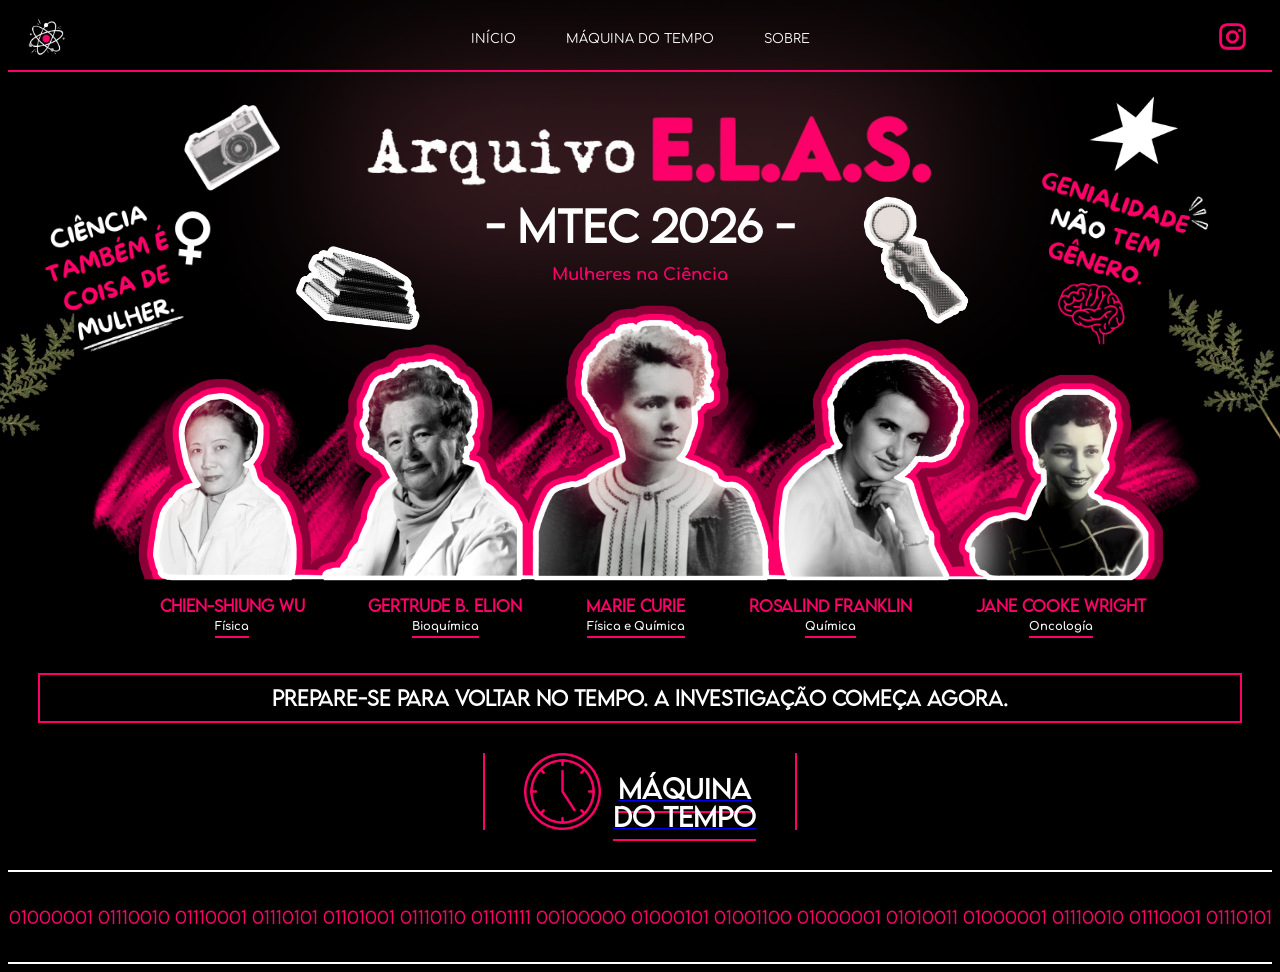
==== commit 697eb7e1: "Terminei o visual da pag1" ====
--- a/index.html
+++ b/index.html
@@ -37,6 +37,7 @@
           <img id="Esquerda" src="Midias/Ciencia.png" alt="Ciência também é coisa de mulher!">
           <img id="Direita" src="Midias/Genialidade.png" alt="Genialidade não tem gênero.">
 
+          <!-- Enfeites flutuantes (alt vazio = imagem só decorativa) -->
           <img class="enfeite" id="Brilho" src="Midias/EsfumaçadoRosa.png" alt="">
           <img class="enfeite" id="Camera" src="Midias/Camera.png" alt="">
           <img class="enfeite" id="Livros" src="Midias/Livros.png" alt="">
@@ -77,12 +78,15 @@
     <h1 id="destaque">Prepare-se para voltar no tempo. A investigação começa agora.</h1>
     <section class="Botao">
         <button>
-            <img src="" alt="Relogio">
-            <h1>MÁQUINA DO TEMPO</h1>
+            <img src="Midias/Relogio.png" alt="Relogio">
+    
+           <a href="Maq.html"><span>MÁQUINA<br>DO TEMPO</span></a>
         </button>
     </section>
 
-    <footer></footer>
+    <footer id="binario">
+        <p>01000001 01110010 01110001 01110101 01101001 01110110 01101111 00100000 01000101 01001100 01000001 01010011 01000001 01110010 01110001 01110101 </p>
+    </footer>
     
 </body>
 </html>
--- a/style.css
+++ b/style.css
@@ -162,7 +162,7 @@
     font-family: Lemon fina;
     font-size: 1.5vw;
     margin: 30px;
-    border: solid #FF006A 3px;
+    border: solid #FF006A 2px;
     padding: 10px;
 }
 
@@ -179,3 +179,55 @@
 #Estrela   { width: 7vw;  top: 3.5%;  left: 85.5%; }
 #PlantaEsq { width: 14vw; top: 43.5%; left: -6.4%; }
 #PlantaDir { width: 14vw; top: 39%;   right: -3.5%; transform: scaleX(-1); } 
+
+
+
+/* Botão Máq do Tempo  */
+section.Botao {
+    display: flex;
+    justify-content: center;
+    margin-bottom: 40px;
+}
+
+section.Botao > button {
+    display: flex;
+    align-items: flex-end;
+    gap: 1vw;
+    padding: 0 3vw;
+    background: transparent;
+    border: none;
+    border-left: 2px solid #FF006A;
+    border-right: 2px solid #FF006A;
+    cursor: pointer;
+}
+
+section.Botao > button > img {
+    width: 6vw;
+    height: auto;
+}
+
+section.Botao > button > a > span {
+    
+    color: white;
+    font-family: Lemon fina;
+    font-size: 2vw;
+    font-weight: bold;
+    line-height: 1.1;
+    text-align: left;
+    border-bottom: 2px solid #FF006A;
+    padding-bottom: 6px;
+}
+
+
+footer#binario {
+    display: flex;
+    
+    color: #FF006A;
+    border-top: white solid 2px;
+     border-bottom: white solid 2px;
+    font-size: 1.3vw;
+    justify-content: center;
+    align-items: center;
+    height: 10vh;
+    font-family: Lemon Fina;
+}
